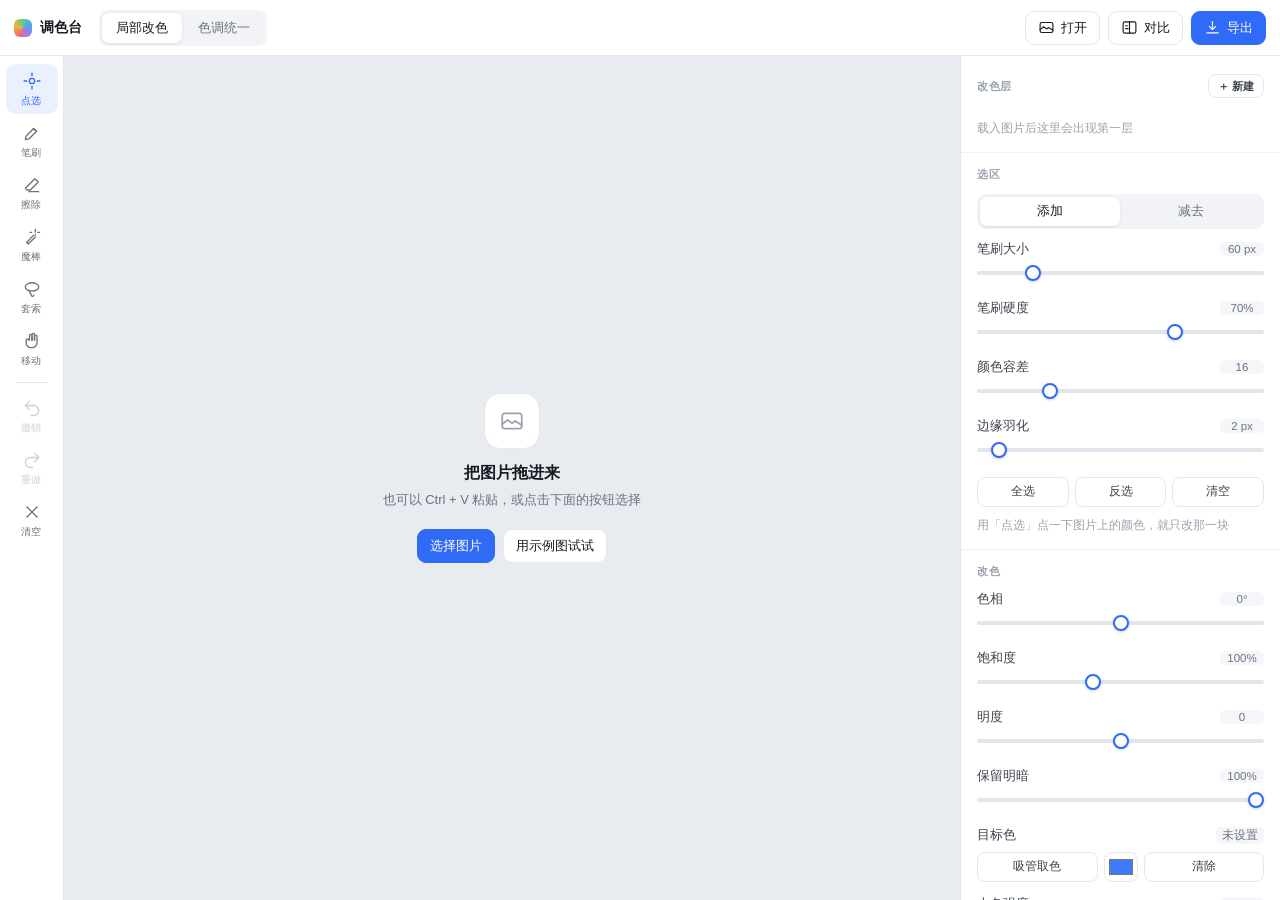
==== image-tool/index.html @ 83b76c37 "sync: 2026-11-28 18:22" ====
<!DOCTYPE html>
<html lang="zh-CN">
<head>
<meta charset="utf-8">
<link rel="icon" href="../favicon.ico" sizes="any">
<link rel="icon" href="../favicon.svg" type="image/svg+xml">
<link rel="icon" href="../icon-192.png" type="image/png" sizes="192x192">
<link rel="apple-touch-icon" href="../apple-touch-icon.png">
<meta name="viewport" content="width=device-width,initial-scale=1,viewport-fit=cover,maximum-scale=1,user-scalable=no">
<meta name="color-scheme" content="light">
<meta name="theme-color" content="#ffffff">
<title>调色台 · 局部改色与色调统一</title>
<link rel="stylesheet" href="css/app.css">
</head>
<body>

<svg width="0" height="0" style="position:absolute" aria-hidden="true">
  <symbol id="i-pick" viewBox="0 0 24 24"><circle cx="12" cy="12" r="3.2"/><path d="M12 2.5v3.2M12 18.3v3.2M2.5 12h3.2M18.3 12h3.2"/></symbol>
  <symbol id="i-brush" viewBox="0 0 24 24"><path d="M4 20l4.5-1 9-9-3.5-3.5-9 9L4 20z"/><path d="M13.5 6.5L17 10"/></symbol>
  <symbol id="i-erase" viewBox="0 0 24 24"><path d="M8.5 20H20"/><path d="M15.5 4.5l4 4-9.5 9.5H6l-2-2 11.5-11.5z"/></symbol>
  <symbol id="i-wand" viewBox="0 0 24 24"><path d="M14 10l-8.5 8.5 2 2L16 12"/><path d="M16 3v3M16 9v1M11.5 6.5h-2M21 6.5h-2"/></symbol>
  <symbol id="i-lasso" viewBox="0 0 24 24"><path d="M12 4.5c4.4 0 8 2.2 8 5s-3.6 5-8 5-8-2.2-8-5 3.6-5 8-5z"/><path d="M9 14.6c0 2.4 2 3 2 4.6a1.6 1.6 0 003.2 0"/></symbol>
  <symbol id="i-hand" viewBox="0 0 24 24"><path d="M9 11V5.5a1.5 1.5 0 013 0V11"/><path d="M12 11V4.5a1.5 1.5 0 013 0V11"/><path d="M15 11V6.5a1.5 1.5 0 013 0V14a6 6 0 01-6 6h-1a6 6 0 01-6-6v-3a1.5 1.5 0 013 0"/></symbol>
  <symbol id="i-undo" viewBox="0 0 24 24"><path d="M9 14L4 9l5-5"/><path d="M4 9h10a6 6 0 010 12h-3"/></symbol>
  <symbol id="i-redo" viewBox="0 0 24 24"><path d="M15 14l5-5-5-5"/><path d="M20 9H10a6 6 0 000 12h3"/></symbol>
  <symbol id="i-x" viewBox="0 0 24 24"><path d="M6 6l12 12M18 6L6 18"/></symbol>
  <symbol id="i-open" viewBox="0 0 24 24"><rect x="3" y="5" width="18" height="14" rx="2.5"/><path d="M3 15l5-4 4 3 3-2 6 4"/></symbol>
  <symbol id="i-compare" viewBox="0 0 24 24"><rect x="3" y="4" width="18" height="16" rx="2.5"/><path d="M12 4v16"/><path d="M6.5 9.5h2.5M6.5 13.5h3.5"/></symbol>
  <symbol id="i-down" viewBox="0 0 24 24"><path d="M12 3.5v11"/><path d="M7.5 10.5L12 15l4.5-4.5"/><path d="M4 19.5h16"/></symbol>
  <symbol id="i-plus" viewBox="0 0 24 24"><path d="M12 5v14M5 12h14"/></symbol>
</svg>

<div class="app" data-mode="single">
  <header class="topbar">
    <div class="brand">
      <span class="brand-mark"></span>
      <span class="brand-name">调色台</span>
    </div>
    <div class="tabs" id="tabs">
      <button class="tab is-on" data-tab="single">局部改色</button>
      <button class="tab" data-tab="harmonize">色调统一</button>
    </div>
    <div class="meta" id="meta"></div>
    <div class="top-actions">
      <button class="btn" id="btnOpen"><svg class="ico"><use href="#i-open"/></svg><span>打开</span></button>
      <button class="btn" id="btnCompare"><svg class="ico"><use href="#i-compare"/></svg><span>对比</span></button>
      <button class="btn btn-primary" id="btnExport"><svg class="ico"><use href="#i-down"/></svg><span>导出</span></button>
    </div>
  </header>

  <div class="body">
    <div class="toolbar" id="toolbar">
      <button class="tool is-on" data-tool="pick" title="点选同类色"><svg class="ico"><use href="#i-pick"/></svg><em>点选</em></button>
      <button class="tool" data-tool="brush" title="笔刷"><svg class="ico"><use href="#i-brush"/></svg><em>笔刷</em></button>
      <button class="tool" data-tool="erase" title="擦除"><svg class="ico"><use href="#i-erase"/></svg><em>擦除</em></button>
      <button class="tool" data-tool="wand" title="魔棒"><svg class="ico"><use href="#i-wand"/></svg><em>魔棒</em></button>
      <button class="tool" data-tool="lasso" title="套索"><svg class="ico"><use href="#i-lasso"/></svg><em>套索</em></button>
      <button class="tool" data-tool="pan" title="移动画布"><svg class="ico"><use href="#i-hand"/></svg><em>移动</em></button>
      <div class="tool-sep"></div>
      <button class="tool" data-act="undo" title="撤销"><svg class="ico"><use href="#i-undo"/></svg><em>撤销</em></button>
      <button class="tool" data-act="redo" title="重做"><svg class="ico"><use href="#i-redo"/></svg><em>重做</em></button>
      <button class="tool" data-act="clear" title="清空选区"><svg class="ico"><use href="#i-x"/></svg><em>清空</em></button>
    </div>

    <div class="stage" id="stage">
      <canvas id="cv"></canvas>
      <canvas id="loupe" class="loupe"></canvas>
      <div class="zoom-hud"><span id="zoomVal">100%</span></div>
      <div class="empty" id="empty">
        <div class="empty-card">
          <div class="empty-ico"><svg class="ico"><use href="#i-open"/></svg></div>
          <h2>把图片拖进来</h2>
          <p>也可以 Ctrl&nbsp;+&nbsp;V 粘贴，或点击下面的按钮选择</p>
          <div class="empty-btns">
            <button class="btn btn-primary" id="btnPick">选择图片</button>
            <button class="btn" id="btnDemo">用示例图试试</button>
          </div>
        </div>
      </div>
      <div class="busy" id="busy"><div class="spinner"></div><span id="busyText">处理中</span></div>
    </div>

    <aside class="panel" id="panel">
      <div class="sheet-grip" id="sheetGrip"><span></span></div>
      <div class="panel-scroll" id="panelScroll">

        <section class="group" data-only="single">
          <div class="group-title">
            <span>改色层</span>
            <button class="mini" id="btnAddLayer" title="新建一层，用来改另一块区域">＋ 新建</button>
          </div>
          <div class="layers" id="layers"></div>
          <div class="hint" id="layerHint"></div>
        </section>

        <section class="group" data-only="single">
          <div class="group-title">选区</div>
          <div class="seg" id="segAdd">
            <button class="is-on" data-a="1">添加</button>
            <button data-a="0">减去</button>
          </div>
          <div class="row">
            <div class="row-head"><label>笔刷大小</label><output id="oBrush">60 px</output></div>
            <input type="range" id="rBrush" min="4" max="320" step="1" value="60">
          </div>
          <div class="row">
            <div class="row-head"><label>笔刷硬度</label><output id="oHard">70%</output></div>
            <input type="range" id="rHard" min="0" max="100" step="1" value="70">
          </div>
          <div class="row">
            <div class="row-head"><label title="只作用于「点选 / 魔棒」选出来的区域；改完还能随时拖，选区会按新容差重算">颜色容差</label><output id="oTol">16</output></div>
            <input type="range" id="rTol" min="2" max="60" step="1" value="16">
          </div>
          <div class="row">
            <div class="row-head"><label title="改完还能随时拖；每次都从硬边选区重新柔化，不会越调越糊">边缘羽化</label><output id="oFeather">2 px</output></div>
            <input type="range" id="rFeather" min="0" max="40" step="1" value="2">
          </div>
          <div class="mini-row">
            <button class="mini" id="btnAll">全选</button>
            <button class="mini" id="btnInvert">反选</button>
            <button class="mini" id="btnClearMask">清空</button>
          </div>
          <div class="hint" id="maskHint">用「点选」点一下图片上的颜色，就只改那一块</div>
        </section>

        <section class="group" data-only="single">
          <div class="group-title">改色</div>
          <div class="row">
            <div class="row-head"><label>色相</label><output id="oHue">0°</output></div>
            <input type="range" id="rHue" min="-180" max="180" step="1" value="0">
          </div>
          <div class="row">
            <div class="row-head"><label>饱和度</label><output id="oSat">100%</output></div>
            <input type="range" id="rSat" min="0" max="250" step="1" value="100">
          </div>
          <div class="row">
            <div class="row-head"><label>明度</label><output id="oLum">0</output></div>
            <input type="range" id="rLum" min="-40" max="40" step="1" value="0">
          </div>
          <div class="row">
            <div class="row-head"><label>保留明暗</label><output id="oKeep">100%</output></div>
            <input type="range" id="rKeep" min="0" max="100" step="1" value="100">
          </div>
          <div class="row">
            <div class="row-head"><label>目标色</label><output id="oTarget">未设置</output></div>
            <div class="mini-row">
              <button class="mini" id="btnTarget">吸管取色</button>
              <input type="color" id="cTarget" value="#3d7bfd" title="手动指定目标色">
              <button class="mini" id="btnResetTarget">清除</button>
            </div>
          </div>
          <div class="row">
            <div class="row-head"><label>上色强度</label><output id="oTint">0%</output></div>
            <input type="range" id="rTint" min="0" max="100" step="1" value="0">
          </div>
          <div class="row">
            <div class="row-head"><label>生效强度</label><output id="oStrength">100%</output></div>
            <input type="range" id="rStrength" min="0" max="100" step="1" value="100">
          </div>
          <label class="check"><input type="checkbox" id="chkMask"><span>一直显示选区遮罩</span></label>
        </section>

        <section class="group" data-only="harmonize">
          <div class="group-title">图片</div>
          <div class="slots">
            <div class="slot" id="slotRef" data-role="ref">
              <canvas></canvas>
              <div class="slot-tag">参考</div>
              <div class="slot-empty">选择参考图</div>
            </div>
            <div class="slot" id="slotTgt" data-role="tgt">
              <canvas></canvas>
              <div class="slot-tag">待处理</div>
              <div class="slot-empty">选择待处理图</div>
            </div>
          </div>
          <div class="mini-row">
            <button class="mini" id="btnAddMore">添加多张</button>
            <button class="mini" id="btnClearBatch">清空列表</button>
          </div>
        </section>

        <section class="group" data-only="harmonize">
          <div class="group-title">算法</div>
          <div class="seg seg-block" id="segMethod">
            <button data-m="light">轻度</button>
            <button data-m="standard" class="is-on">标准</button>
            <button data-m="strong">强力</button>
          </div>
          <div class="hint" id="methodHint">按色彩统计量对齐明暗与色调，两张内容相近时最自然</div>
          <div class="row">
            <div class="row-head"><label>强度</label><output id="oHStrength">100%</output></div>
            <input type="range" id="rHStrength" min="0" max="100" step="1" value="100">
          </div>
        </section>

        <section class="group" data-only="harmonize">
          <div class="group-title">批量</div>
          <div class="film" id="film"></div>
          <div class="mini-row">
            <button class="mini" id="btnExportAll">全部导出</button>
          </div>
          <div class="hint">一次添加多张时，第 1 张作为参考，其余全部对齐到它</div>
        </section>

      </div>
    </aside>
  </div>
</div>

<div class="modal" id="modal">
  <div class="modal-card">
    <div class="modal-head">
      <h3>导出图片</h3>
      <button class="icon-btn" id="btnCloseModal"><svg class="ico"><use href="#i-x"/></svg></button>
    </div>
    <div class="modal-body">
      <div class="field">
        <label>格式</label>
        <div class="seg" id="segFmt">
          <button class="is-on" data-f="image/png">PNG</button>
          <button data-f="image/jpeg">JPEG</button>
          <button data-f="image/webp">WebP</button>
        </div>
      </div>
      <div class="field">
        <label>尺寸</label>
        <div class="seg" id="segScale">
          <button class="is-on" data-s="1">原始分辨率</button>
          <button data-s="0.5">缩小一半</button>
        </div>
      </div>
      <div class="field" id="qualityField" style="display:none">
        <div class="row-head"><label>质量</label><output id="oQuality">92%</output></div>
        <input type="range" id="rQuality" min="50" max="100" step="1" value="92">
      </div>
      <div class="hint" id="exportHint">PNG 无损，适合改色后的图；JPEG 体积小但会二次压缩。</div>
    </div>
    <div class="modal-foot">
      <button class="btn" id="btnCancelExport">取消</button>
      <button class="btn btn-primary" id="btnDoExport">导出</button>
    </div>
  </div>
</div>

<div class="toast" id="toast"></div>
<input type="file" id="file" accept="image/*" hidden>

<script src="js/color.js"></script>
<script src="js/mask.js"></script>
<script src="js/adjust.js"></script>
<script src="js/app.js"></script>
</body>
</html>
---- image-tool/css/app.css ----
:root {
  --bg: #f2f4f7;
  --surface: #ffffff;
  --stage: #e8ebf0;
  --line: #e4e7ec;
  --line-soft: #eef0f4;
  --text: #171b21;
  --muted: #6b7280;
  --faint: #9aa2ad;
  --accent: #2f6bf6;
  --accent-soft: #eaf0fe;
  --radius: 12px;
  --shadow: 0 6px 24px rgba(16, 24, 40, .08);
}

* { box-sizing: border-box; }
html, body { height: 100%; margin: 0; }
body {
  font-family: -apple-system, BlinkMacSystemFont, "Segoe UI", "PingFang SC", "Hiragino Sans GB", "Microsoft YaHei", sans-serif;
  font-size: 13px;
  color: var(--text);
  background: var(--bg);
  overflow: hidden;
  -webkit-font-smoothing: antialiased;
  -webkit-tap-highlight-color: transparent;
  user-select: none;
}

.ico { width: 20px; height: 20px; fill: none; stroke: currentColor; stroke-width: 1.6; stroke-linecap: round; stroke-linejoin: round; display: block; }

.app { display: flex; flex-direction: column; height: 100%; }

/* ---------- 顶栏 ---------- */
.topbar {
  height: 56px; flex: none; display: flex; align-items: center; gap: 16px;
  padding: 0 14px; background: var(--surface); border-bottom: 1px solid var(--line);
  position: relative; z-index: 30;
}
.brand { display: flex; align-items: center; gap: 8px; }
.brand-mark {
  width: 18px; height: 18px; border-radius: 6px;
  background: conic-gradient(from 210deg, #f26d6d, #f2b235, #6dc98a, #4aa8f2, #9b7bf2, #f26d6d);
}
.brand-name { font-size: 14px; font-weight: 600; letter-spacing: .2px; }

.tabs { display: flex; gap: 2px; background: #f1f3f7; padding: 3px; border-radius: 9px; }
.tab {
  border: 0; background: transparent; font: inherit; font-size: 13px; color: var(--muted);
  padding: 6px 14px; border-radius: 7px; cursor: pointer; transition: .15s;
}
.tab:hover { color: var(--text); }
.tab.is-on { background: var(--surface); color: var(--text); box-shadow: 0 1px 3px rgba(16,24,40,.1); font-weight: 500; }

.meta { margin-left: auto; color: var(--faint); font-size: 12px; white-space: nowrap; overflow: hidden; text-overflow: ellipsis; max-width: 240px; }

.top-actions { display: flex; gap: 8px; flex: none; }
.btn {
  display: inline-flex; align-items: center; gap: 6px; height: 34px; padding: 0 12px;
  border: 1px solid var(--line); background: var(--surface); color: var(--text);
  border-radius: 9px; font: inherit; font-size: 13px; cursor: pointer; transition: .15s; white-space: nowrap;
}
.btn:hover { border-color: #cfd5de; background: #fafbfc; }
.btn:active { transform: translateY(.5px); }
.btn .ico { width: 17px; height: 17px; }
.btn-primary { background: var(--accent); border-color: var(--accent); color: #fff; }
.btn-primary:hover { background: #2560e0; border-color: #2560e0; }
.btn[disabled] { opacity: .45; pointer-events: none; }
.btn.ghost { border-color: transparent; background: transparent; }

.icon-btn {
  width: 30px; height: 30px; display: grid; place-items: center;
  border: 0; background: transparent; color: var(--muted); border-radius: 8px; cursor: pointer;
}
.icon-btn:hover { background: #f1f3f7; color: var(--text); }

/* ---------- 主体 ---------- */
.body { flex: 1; display: flex; min-height: 0; position: relative; }

.toolbar {
  width: 64px; flex: none; background: var(--surface); border-right: 1px solid var(--line);
  display: flex; flex-direction: column; align-items: center; gap: 2px; padding: 8px 0; z-index: 12;
}
.tool {
  width: 52px; height: 50px; border: 0; background: transparent; border-radius: 10px;
  display: flex; flex-direction: column; align-items: center; justify-content: center; gap: 3px;
  color: var(--muted); cursor: pointer; font: inherit; transition: .12s;
}
.tool em { font-style: normal; font-size: 10px; letter-spacing: .2px; }
.tool:hover { background: #f4f6f9; color: var(--text); }
.tool.is-on { background: var(--accent-soft); color: var(--accent); }
.tool-sep { width: 32px; height: 1px; background: var(--line); margin: 6px 0; }

.stage {
  flex: 1; position: relative; overflow: hidden; background: var(--stage);
  touch-action: none; min-width: 0;
  background-image:
    linear-gradient(45deg, rgba(255,255,255,.35) 25%, transparent 25%, transparent 75%, rgba(255,255,255,.35) 75%),
    linear-gradient(45deg, rgba(255,255,255,.35) 25%, transparent 25%, transparent 75%, rgba(255,255,255,.35) 75%);
  background-size: 20px 20px;
  background-position: 0 0, 10px 10px;
}
#cv { display: block; width: 100%; height: 100%; cursor: crosshair; }
#cv.is-pan { cursor: grab; }
#cv.is-pan.grabbing { cursor: grabbing; }
#cv.is-lasso { cursor: crosshair; }

.zoom-hud {
  position: absolute; left: 12px; bottom: 12px; height: 24px; padding: 0 8px;
  display: flex; align-items: center; border-radius: 7px;
  background: rgba(255,255,255,.9); border: 1px solid var(--line);
  font-size: 11px; color: var(--muted); pointer-events: none;
}
.loupe {
  position: absolute; width: 108px; height: 108px; border-radius: 50%;
  border: 2px solid #fff; box-shadow: 0 4px 16px rgba(0,0,0,.28);
  pointer-events: none; display: none; z-index: 8;
}

/* 空状态 */
.empty {
  position: absolute; inset: 0; display: grid; place-items: center; padding: 24px;
  background: var(--stage); z-index: 6;
}
.empty.is-off { display: none; }
.empty-card { text-align: center; max-width: 320px; }
.empty-ico {
  width: 56px; height: 56px; margin: 0 auto 14px; border-radius: 16px;
  display: grid; place-items: center; background: var(--surface); border: 1px solid var(--line); color: var(--faint);
}
.empty-ico .ico { width: 26px; height: 26px; }
.empty-card h2 { font-size: 16px; font-weight: 600; margin: 0 0 6px; }
.empty-card p { margin: 0 0 18px; color: var(--muted); font-size: 13px; line-height: 1.6; }
.empty-btns { display: flex; gap: 8px; justify-content: center; flex-wrap: wrap; }
.stage.is-drop { outline: 2px dashed var(--accent); outline-offset: -10px; }

/* 处理中 */
.busy {
  position: absolute; inset: 0; display: none; place-items: center; gap: 10px;
  background: rgba(242,244,247,.72); z-index: 9; backdrop-filter: blur(2px);
}
.busy.is-on { display: grid; }
.busy span { color: var(--muted); font-size: 12px; }
.spinner {
  width: 26px; height: 26px; border-radius: 50%;
  border: 2px solid #d6dce6; border-top-color: var(--accent); animation: spin .8s linear infinite;
}
@keyframes spin { to { transform: rotate(360deg); } }

/* ---------- 面板 ---------- */
.panel {
  width: 320px; flex: none; background: var(--surface);
  border-left: 1px solid var(--line); display: flex; flex-direction: column; min-height: 0;
}
.panel-scroll { overflow-y: auto; overscroll-behavior: contain; padding: 4px 0 40px; }
.sheet-grip { display: none; }

.group { padding: 14px 16px; border-bottom: 1px solid var(--line-soft); }
.group[hidden] { display: none; }
.group-title {
  display: flex; align-items: center; justify-content: space-between;
  font-size: 11px; font-weight: 600; letter-spacing: .6px; color: var(--faint);
  text-transform: uppercase; margin-bottom: 12px;
}
.group-title .mini { flex: 0 0 auto; min-width: 0; height: 24px; padding: 0 9px; font-size: 11px; letter-spacing: 0; text-transform: none; }

/* ---------- 改色层 ---------- */
.layers { display: flex; flex-direction: column; gap: 4px; }
.layer {
  display: flex; align-items: center; gap: 8px; height: 34px; padding: 0 6px 0 9px;
  border: 1px solid transparent; border-radius: 8px; cursor: pointer;
  background: #f6f8fa; transition: background .14s, border-color .14s;
}
.layer:hover { background: #eef2f7; }
.layer.is-on { border-color: var(--accent); background: var(--accent-soft); }
.layer.is-off .layer-name, .layer.is-off .layer-pct { opacity: .42; }
.layer.is-off .layer-btn[title="启用这一层"] { color: #b45309; }
.layer-dot {
  width: 12px; height: 12px; border-radius: 50%; flex: 0 0 auto;
  box-shadow: inset 0 0 0 1px rgba(16, 24, 40, .2);
}
.layer-dot.is-idle { background: transparent; box-shadow: inset 0 0 0 1.5px #c3cad4; }
.layer-name {
  flex: 1; min-width: 0; font-size: 12.5px; color: var(--text);
  overflow: hidden; text-overflow: ellipsis; white-space: nowrap;
}
.layer-pct { font-size: 11px; color: var(--muted); font-variant-numeric: tabular-nums; }
.layer-btn {
  width: 24px; height: 24px; flex: 0 0 auto; display: grid; place-items: center;
  border: 0; background: transparent; color: var(--muted); border-radius: 6px; cursor: pointer;
}
.layer-btn:hover { background: rgba(16, 24, 40, .08); color: var(--text); }

.row { margin-bottom: 14px; }
.row:last-child { margin-bottom: 0; }
.row-head { display: flex; align-items: center; justify-content: space-between; margin-bottom: 2px; }
.row-head label { font-size: 12.5px; color: #3c434d; }
.row-head output {
  font-size: 11.5px; color: var(--muted); font-variant-numeric: tabular-nums;
  background: #f4f6f9; padding: 1px 6px; border-radius: 5px; min-width: 44px; text-align: center;
}

input[type=range] {
  -webkit-appearance: none; appearance: none; width: 100%; height: 26px;
  background: transparent; margin: 0; display: block; cursor: pointer;
}
input[type=range]::-webkit-slider-runnable-track { height: 4px; border-radius: 2px; background: #e2e6ec; }
input[type=range]::-webkit-slider-thumb {
  -webkit-appearance: none; width: 16px; height: 16px; border-radius: 50%;
  background: #fff; border: 2px solid var(--accent); margin-top: -6px;
  box-shadow: 0 1px 3px rgba(16,24,40,.2); transition: transform .1s;
}
input[type=range]:active::-webkit-slider-thumb { transform: scale(1.12); }
input[type=range]::-moz-range-track { height: 4px; border-radius: 2px; background: #e2e6ec; }
input[type=range]::-moz-range-thumb { width: 14px; height: 14px; border-radius: 50%; background: #fff; border: 2px solid var(--accent); }

.seg { display: flex; gap: 2px; background: #f1f3f7; padding: 3px; border-radius: 9px; margin-bottom: 12px; }
.seg button {
  flex: 1; border: 0; background: transparent; font: inherit; font-size: 12.5px;
  color: var(--muted); padding: 6px 4px; border-radius: 7px; cursor: pointer; transition: .14s;
}
.seg button:hover { color: var(--text); }
.seg button.is-on { background: #fff; color: var(--text); font-weight: 500; box-shadow: 0 1px 3px rgba(16,24,40,.1); }

.mini-row { display: flex; gap: 6px; align-items: center; margin-top: 8px; flex-wrap: wrap; }
.mini {
  flex: 1; min-width: 62px; height: 30px; border: 1px solid var(--line); background: #fff;
  border-radius: 8px; font: inherit; font-size: 12px; color: #3c434d; cursor: pointer; transition: .14s;
}
.mini:hover { border-color: #cfd5de; background: #fafbfc; }
.mini.is-on { border-color: var(--accent); color: var(--accent); background: var(--accent-soft); }

input[type=color] {
  width: 34px; height: 30px; padding: 2px; border: 1px solid var(--line);
  border-radius: 8px; background: #fff; cursor: pointer;
}

.hint { font-size: 11.5px; line-height: 1.55; color: var(--faint); margin-top: 10px; }
.hint.warn { color: #b45309; }
.check { display: flex; align-items: center; gap: 8px; margin-top: 14px; font-size: 12.5px; color: #3c434d; cursor: pointer; }
.check input { width: 15px; height: 15px; accent-color: var(--accent); }

/* ---------- 色调统一：图片槽 ---------- */
.slots { display: grid; grid-template-columns: 1fr 1fr; gap: 8px; }
.slot {
  position: relative; aspect-ratio: 4/3; border-radius: 10px; overflow: hidden;
  border: 1px dashed #d3d9e2; background: #f7f9fb; cursor: pointer;
  display: grid; place-items: center; transition: .15s;
}
.slot:hover { border-color: var(--accent); }
.slot canvas { width: 100%; height: 100%; object-fit: cover; display: none; }
.slot.has canvas { display: block; }
.slot.has { border-style: solid; border-color: var(--line); }
.slot-empty { font-size: 11.5px; color: var(--faint); }
.slot.has .slot-empty { display: none; }
.slot-tag {
  position: absolute; left: 6px; top: 6px; z-index: 2;
  font-size: 10px; padding: 2px 6px; border-radius: 5px;
  background: rgba(23,27,33,.62); color: #fff; letter-spacing: .3px;
}
.slot.is-active { border-color: var(--accent); box-shadow: 0 0 0 2px var(--accent-soft); }

.film { display: flex; gap: 6px; overflow-x: auto; padding-bottom: 6px; min-height: 52px; }
.film-item {
  width: 62px; height: 48px; flex: none; border-radius: 7px; overflow: hidden;
  border: 2px solid transparent; cursor: pointer; background: #f1f3f7; position: relative;
}
.film-item img { width: 100%; height: 100%; object-fit: cover; display: block; }
.film-item.is-on { border-color: var(--accent); }
.film-empty { color: var(--faint); font-size: 11.5px; display: flex; align-items: center; }

/* ---------- 弹窗 ---------- */
.modal {
  position: fixed; inset: 0; z-index: 60; display: none;
  background: rgba(16,24,40,.35); align-items: center; justify-content: center; padding: 20px;
}
.modal.is-on { display: flex; }
.modal-card {
  width: 100%; max-width: 380px; background: #fff; border-radius: 16px;
  box-shadow: 0 20px 50px rgba(16,24,40,.25); overflow: hidden;
}
.modal-head { display: flex; align-items: center; justify-content: space-between; padding: 16px 16px 8px; }
.modal-head h3 { margin: 0; font-size: 15px; font-weight: 600; }
.modal-body { padding: 8px 16px 16px; }
.modal-foot { display: flex; gap: 8px; justify-content: flex-end; padding: 12px 16px 16px; background: #fafbfc; border-top: 1px solid var(--line-soft); }
.field { margin-bottom: 14px; }
.field > label { display: block; font-size: 12px; color: var(--muted); margin-bottom: 6px; }

.toast {
  position: fixed; left: 50%; bottom: 34px; transform: translate(-50%, 14px);
  background: rgba(23,27,33,.92); color: #fff; font-size: 12.5px;
  padding: 9px 16px; border-radius: 10px; opacity: 0; pointer-events: none;
  transition: .22s; z-index: 80; max-width: 80vw; text-align: center; line-height: 1.5;
}
.toast.is-on { opacity: 1; transform: translate(-50%, 0); }

/* ---------- 手机 ---------- */
@media (max-width: 860px) {
  .topbar { height: 50px; gap: 10px; padding: 0 10px; }
  .brand-name { display: none; }
  .meta { display: none; }
  .tabs { padding: 2px; }
  .tab { padding: 5px 10px; font-size: 12.5px; }
  .top-actions { margin-left: auto; gap: 6px; }
  .btn { height: 32px; padding: 0 10px; }
  .btn span { display: none; }
  .btn .ico { width: 18px; height: 18px; }

  .body { padding-bottom: 54px; }

  .toolbar {
    position: absolute; left: 0; right: 0; bottom: 0; width: auto; height: 54px;
    flex-direction: row; align-items: center; justify-content: flex-start;
    border-right: 0; border-top: 1px solid var(--line);
    padding: 0 6px; overflow-x: auto; overflow-y: hidden; gap: 0;
    padding-bottom: env(safe-area-inset-bottom);
    z-index: 16;
  }
  .app[data-mode="harmonize"] .body { padding-bottom: 0; }
  .app[data-mode="harmonize"] .panel { bottom: 0; }
  .tool { width: 52px; height: 44px; flex: none; }
  .tool em { font-size: 9.5px; }
  .tool-sep { width: 1px; height: 26px; margin: 0 4px; flex: none; }

  .stage { padding-bottom: 0; }
  .zoom-hud { left: 8px; bottom: 8px; height: 22px; font-size: 10.5px; }

  .panel {
    position: absolute; left: 0; right: 0; bottom: 54px; width: auto; height: 54vh;
    border-left: 0; border-top: 1px solid var(--line);
    border-radius: 16px 16px 0 0; box-shadow: 0 -8px 28px rgba(16,24,40,.1);
    transform: translateY(calc(100% - 34px));
    transition: transform .24s cubic-bezier(.22,.8,.24,1);
    z-index: 14;
  }
  .panel.is-open { transform: translateY(0); }
  .panel.is-full { height: 84vh; transform: translateY(0); }
  .sheet-grip {
    display: flex; height: 34px; flex: none; align-items: center; justify-content: center;
    position: relative; cursor: grab;
  }
  .sheet-grip span { width: 40px; height: 4px; border-radius: 2px; background: #d8dee7; }
  .panel-scroll { padding-bottom: 24px; }

  .group { padding: 12px 14px; }
  input[type=range] { height: 34px; }
  input[type=range]::-webkit-slider-thumb { width: 20px; height: 20px; margin-top: -8px; }
  .mini { height: 34px; }
  .row { margin-bottom: 12px; }
  .toast { bottom: 72px; }
}
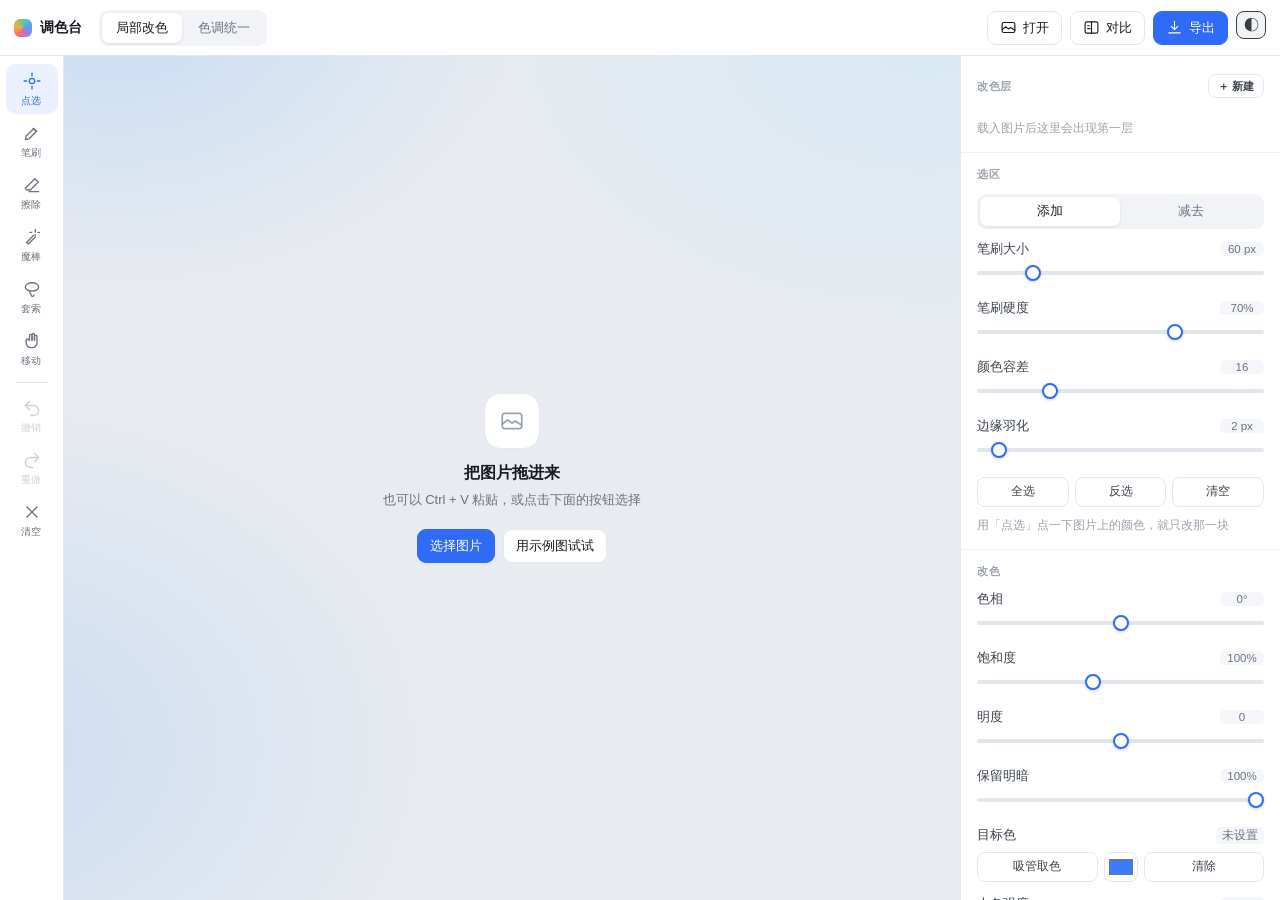
==== commit ed16601b: "sync: 2026-11-28 18:35" ====
--- a/image-tool/index.html
+++ b/image-tool/index.html
@@ -7,10 +7,11 @@
 <link rel="icon" href="../icon-192.png" type="image/png" sizes="192x192">
 <link rel="apple-touch-icon" href="../apple-touch-icon.png">
 <meta name="viewport" content="width=device-width,initial-scale=1,viewport-fit=cover,maximum-scale=1,user-scalable=no">
-<meta name="color-scheme" content="light">
+<meta name="color-scheme" content="light dark">
 <meta name="theme-color" content="#ffffff">
 <title>调色台 · 局部改色与色调统一</title>
-<link rel="stylesheet" href="css/app.css">
+<script>(function(){try{var p=localStorage.getItem('rtb_theme')||'auto';var d=p==='dark'||(p==='auto'&&window.matchMedia&&matchMedia('(prefers-color-scheme: dark)').matches);document.documentElement.setAttribute('data-theme',d?'dark':'light')}catch(e){}})();</script>
+<link rel="stylesheet" href="css/app.css?v=20261128b">
 </head>
 <body>
 
@@ -250,5 +251,19 @@
 <script src="js/mask.js"></script>
 <script src="js/adjust.js"></script>
 <script src="js/app.js"></script>
+<script>(function(){
+  var KEY='rtb_theme',SEQ=['auto','dark','light'],NM={auto:'跟随系统',light:'日间',dark:'夜间'},IC={auto:'◐',light:'☀',dark:'☾'};
+  var pref='auto';try{pref=localStorage.getItem(KEY)||'auto'}catch(e){}
+  if(SEQ.indexOf(pref)<0)pref='auto';
+  function isDark(){return pref==='dark'||(pref==='auto'&&window.matchMedia&&matchMedia('(prefers-color-scheme: dark)').matches)}
+  function apply(){document.documentElement.setAttribute('data-theme',isDark()?'dark':'light');var b=document.getElementById('rtbThemeBtn');if(b){b.textContent=IC[pref];b.title='主题：'+NM[pref]+'（点击切换）';b.setAttribute('aria-label',b.title)}}
+  var st=document.createElement('style');st.textContent='button.rtbThemeBtn{flex:none!important;min-width:30px;width:30px;height:28px;padding:0!important;border:1px solid currentColor!important;border-radius:8px!important;background:rgba(127,140,170,.13)!important;color:inherit!important;opacity:.85;font-size:15px;line-height:1;display:inline-flex;align-items:center;justify-content:center;cursor:pointer;transition:opacity .15s,background .15s}button.rtbThemeBtn:hover{opacity:1;background:rgba(127,140,170,.28)!important}@media(max-width:560px){button.rtbThemeBtn{width:28px;height:28px;min-width:28px}}';document.head.appendChild(st);
+  var host=document.querySelector('.top-actions')||document.querySelector('header')||document.body;
+  var b=document.createElement('button');b.type='button';b.className='rtbThemeBtn';b.id='rtbThemeBtn';host.appendChild(b);
+  b.addEventListener('click',function(){pref=SEQ[(SEQ.indexOf(pref)+1)%SEQ.length];try{localStorage.setItem(KEY,pref)}catch(e){}apply()});
+  var mq=window.matchMedia?matchMedia('(prefers-color-scheme: dark)'):null;
+  if(mq&&mq.addEventListener)mq.addEventListener('change',function(){if(pref==='auto')apply()});
+  apply();
+})();</script>
 </body>
 </html>
--- a/image-tool/css/app.css
+++ b/image-tool/css/app.css
@@ -25,6 +25,16 @@
   -webkit-tap-highlight-color: transparent;
   user-select: none;
 }
+body::before {
+  content: ""; position: fixed; inset: 0; z-index: -1; pointer-events: none;
+  background:
+    radial-gradient(620px 440px at 6% -6%, rgba(147,197,253,.42), transparent 65%),
+    radial-gradient(720px 480px at 96% -2%, rgba(186,230,253,.38), transparent 65%),
+    radial-gradient(680px 540px at -8% 82%, rgba(96,165,250,.24), transparent 65%),
+    radial-gradient(760px 580px at 102% 96%, rgba(165,180,252,.26), transparent 65%),
+    radial-gradient(520px 380px at 55% 118%, rgba(125,211,252,.20), transparent 65%),
+    linear-gradient(180deg, #f2f4f7 0%, #eaf2fb 100%);
+}
 
 .ico { width: 20px; height: 20px; fill: none; stroke: currentColor; stroke-width: 1.6; stroke-linecap: round; stroke-linejoin: round; display: block; }
 
@@ -119,7 +129,12 @@
 /* 空状态 */
 .empty {
   position: absolute; inset: 0; display: grid; place-items: center; padding: 24px;
-  background: var(--stage); z-index: 6;
+  background:
+    radial-gradient(620px 440px at 6% -6%, rgba(147,197,253,.38), transparent 65%),
+    radial-gradient(720px 480px at 96% -2%, rgba(186,230,253,.34), transparent 65%),
+    radial-gradient(680px 540px at -8% 82%, rgba(96,165,250,.20), transparent 65%),
+    var(--stage);
+  z-index: 6;
 }
 .empty.is-off { display: none; }
 .empty-card { text-align: center; max-width: 320px; }
@@ -348,3 +363,71 @@
   .row { margin-bottom: 12px; }
   .toast { bottom: 72px; }
 }
+
+/* ---------- 夜间 ---------- */
+:root[data-theme="dark"] {
+  --bg: #0b1220; --surface: #151e30; --stage: #101827;
+  --line: #2b3a55; --line-soft: #22304a;
+  --text: #e2e8f0; --muted: #a8b6cc; --faint: #8291aa;
+  --accent: #60a5fa; --accent-soft: #1b2b47;
+  --shadow: 0 6px 24px rgba(0,0,0,.35);
+  color-scheme: dark;
+}
+:root[data-theme="dark"] body::before {
+  background:
+    radial-gradient(620px 440px at 6% -6%, rgba(37,99,235,.30), transparent 65%),
+    radial-gradient(720px 480px at 96% -2%, rgba(14,116,144,.26), transparent 65%),
+    radial-gradient(680px 540px at -8% 82%, rgba(30,64,175,.28), transparent 65%),
+    radial-gradient(760px 580px at 102% 96%, rgba(79,70,229,.24), transparent 65%),
+    radial-gradient(520px 380px at 55% 118%, rgba(8,145,178,.20), transparent 65%),
+    linear-gradient(180deg, #0b1220 0%, #0e1729 100%);
+}
+:root[data-theme="dark"] .tabs,
+:root[data-theme="dark"] .seg { background: #101827; }
+:root[data-theme="dark"] .tab.is-on,
+:root[data-theme="dark"] .seg button.is-on { background: #24324a; color: var(--text); }
+:root[data-theme="dark"] .btn:hover { border-color: #405273; background: #1e2b42; }
+:root[data-theme="dark"] .btn-primary { background: var(--accent); border-color: var(--accent); color: #0b1220; }
+:root[data-theme="dark"] .btn-primary:hover { background: #3b82f6; border-color: #3b82f6; }
+:root[data-theme="dark"] .icon-btn:hover,
+:root[data-theme="dark"] .tool:hover { background: #22304a; color: var(--text); }
+:root[data-theme="dark"] .stage {
+  background-image:
+    linear-gradient(45deg, rgba(255,255,255,.05) 25%, transparent 25%, transparent 75%, rgba(255,255,255,.05) 75%),
+    linear-gradient(45deg, rgba(255,255,255,.05) 25%, transparent 25%, transparent 75%, rgba(255,255,255,.05) 75%);
+}
+:root[data-theme="dark"] .empty {
+  background:
+    radial-gradient(620px 440px at 6% -6%, rgba(37,99,235,.28), transparent 65%),
+    radial-gradient(720px 480px at 96% -2%, rgba(14,116,144,.24), transparent 65%),
+    radial-gradient(680px 540px at -8% 82%, rgba(30,64,175,.22), transparent 65%),
+    var(--stage);
+}
+:root[data-theme="dark"] .zoom-hud { background: rgba(21,30,48,.92); }
+:root[data-theme="dark"] .empty-ico,
+:root[data-theme="dark"] .layer,
+:root[data-theme="dark"] .mini { background: #1a2436; }
+:root[data-theme="dark"] .layer:hover,
+:root[data-theme="dark"] .mini:hover { background: #22304a; }
+:root[data-theme="dark"] .layer.is-on,
+:root[data-theme="dark"] .mini.is-on { background: var(--accent-soft); }
+:root[data-theme="dark"] .row-head label,
+:root[data-theme="dark"] .check { color: var(--muted); }
+:root[data-theme="dark"] .row-head output { background: #1e2b42; color: var(--text); }
+:root[data-theme="dark"] input[type=range]::-webkit-slider-runnable-track,
+:root[data-theme="dark"] input[type=range]::-moz-range-track { background: #33445f; }
+:root[data-theme="dark"] input[type=range]::-webkit-slider-thumb,
+:root[data-theme="dark"] input[type=range]::-moz-range-thumb { background: #151e30; }
+:root[data-theme="dark"] input[type=color] { background: #1a2436; }
+:root[data-theme="dark"] .slot { background: #141c2b; border-color: #35445e; }
+:root[data-theme="dark"] .film-item { background: #1a2436; }
+:root[data-theme="dark"] .modal-card { background: #151e30; }
+:root[data-theme="dark"] .modal-foot { background: #101827; }
+:root[data-theme="dark"] .sheet-grip span { background: #405273; }
+:root[data-theme="dark"] .busy { background: rgba(11,18,32,.75); }
+:root[data-theme="dark"] .spinner { border-color: #2b3a55; border-top-color: var(--accent); }
+@media (max-width: 420px) {
+  .topbar { gap: 6px; padding: 0 8px; }
+  .tab { padding: 5px 8px; font-size: 12px; }
+  .btn { padding: 0 9px; }
+}
